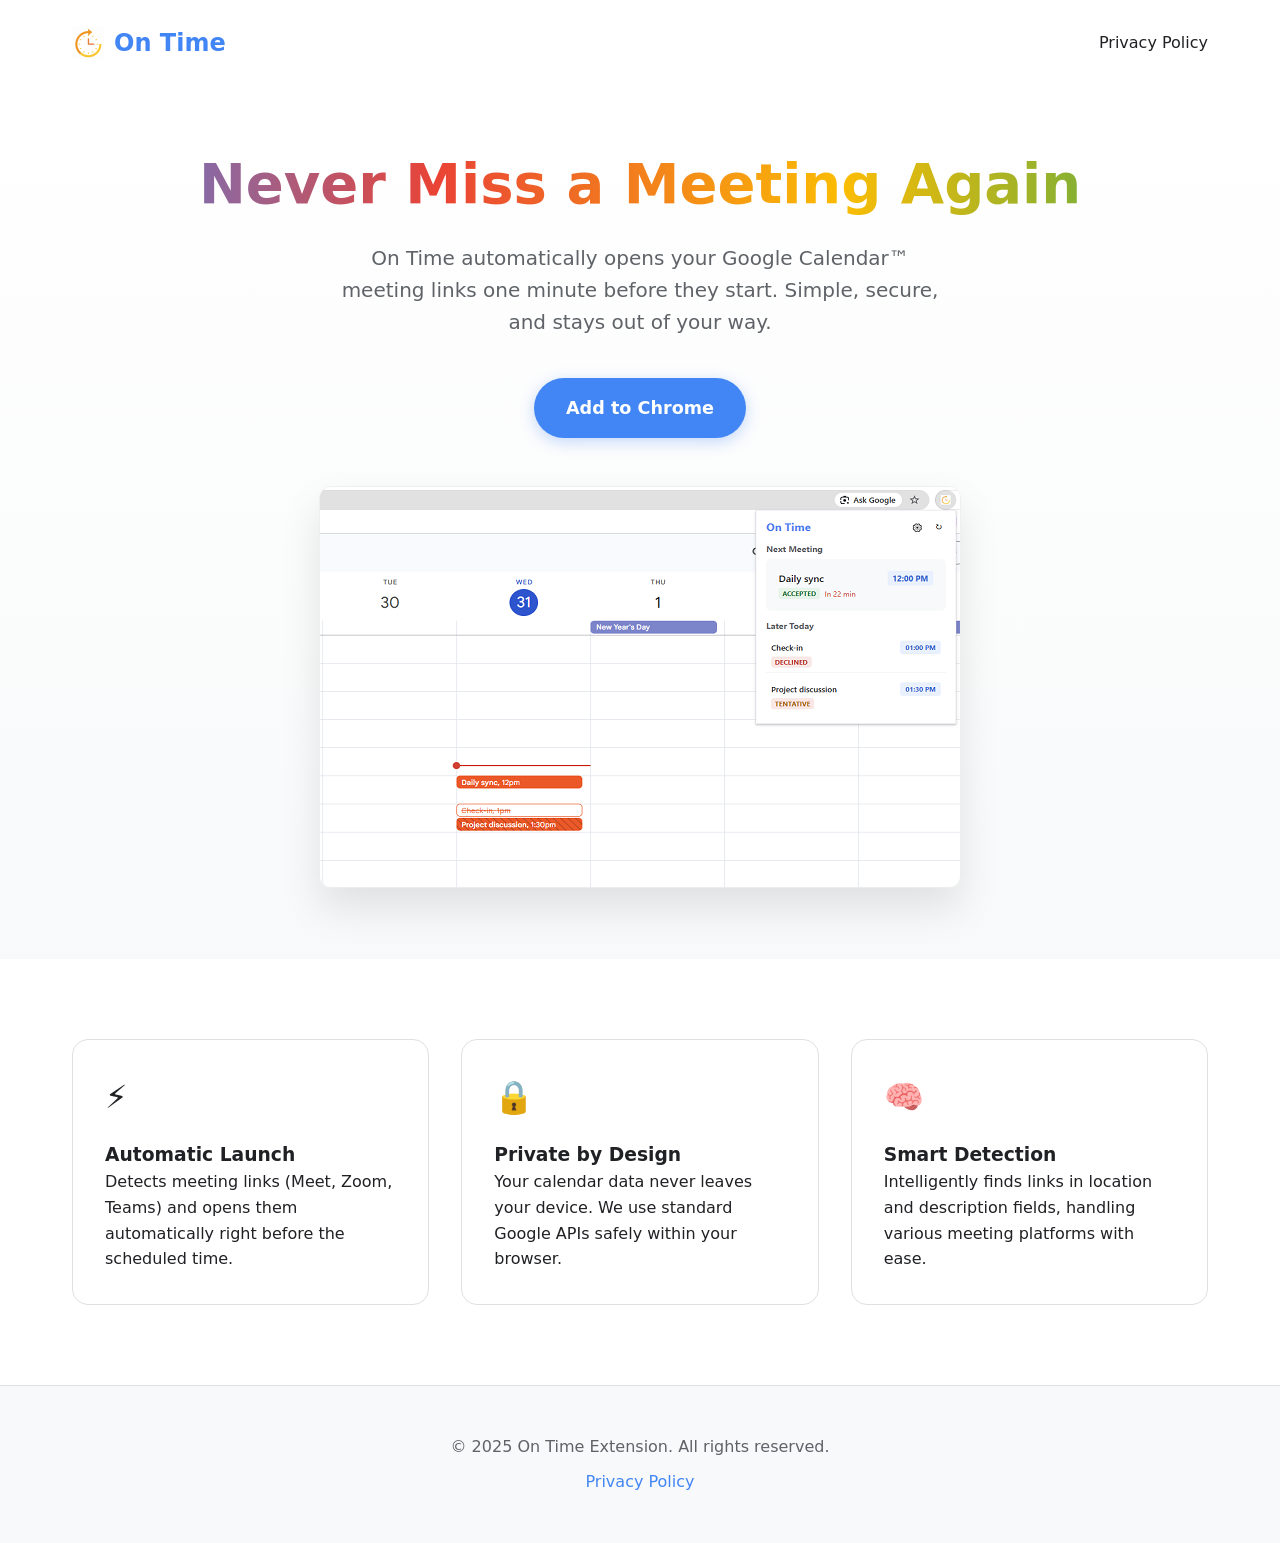
==== index.html @ d0b078e7 "feat: Add initial landing page (`index.html`) and screenshot, and update `privacy.html` with consist" ====
<!DOCTYPE html>
<html lang="en">

<head>
    <meta charset="UTF-8">
    <meta name="viewport" content="width=device-width, initial-scale=1.0">
    <title>On Time - Automatic Meeting Launcher</title>
    <meta name="description"
        content="Never miss a meeting again. On Time automatically opens your Google Calendar meeting links 1 minute before they start.">
    <style>
        :root {
            --primary: #4285f4;
            --primary-dark: #3367d6;
            --text: #202124;
            --bg: #ffffff;
            --secondary-bg: #f8f9fa;
        }

        * {
            margin: 0;
            padding: 0;
            box-sizing: border-box;
        }

        body {
            font-family: 'Segoe UI', system-ui, -apple-system, sans-serif;
            color: var(--text);
            line-height: 1.6;
        }

        nav {
            padding: 1.5rem 2rem;
            display: flex;
            justify-content: space-between;
            align-items: center;
            max-width: 1200px;
            margin: 0 auto;
        }

        .logo {
            font-weight: 700;
            font-size: 1.5rem;
            color: var(--primary);
            text-decoration: none;
            display: flex;
            align-items: center;
            gap: 10px;
        }

        .logo img {
            height: 32px;
            width: 32px;
        }

        .nav-links a {
            color: var(--text);
            text-decoration: none;
            margin-left: 2rem;
            font-weight: 500;
        }

        .hero {
            padding: 4rem 2rem;
            text-align: center;
            background: linear-gradient(180deg, var(--bg) 0%, var(--secondary-bg) 100%);
        }

        h1 {
            font-size: 3.5rem;
            line-height: 1.2;
            margin-bottom: 1.5rem;
            background: linear-gradient(90deg, #4285f4, #ea4335, #fbbc04, #34a853);
            -webkit-background-clip: text;
            -webkit-text-fill-color: transparent;
            background-clip: text;
        }

        .subtitle {
            font-size: 1.25rem;
            color: #5f6368;
            max-width: 600px;
            margin: 0 auto 2.5rem;
        }

        .cta-button {
            display: inline-block;
            background-color: var(--primary);
            color: white;
            padding: 1rem 2rem;
            border-radius: 50px;
            text-decoration: none;
            font-weight: 600;
            font-size: 1.1rem;
            transition: transform 0.2s, background-color 0.2s;
            box-shadow: 0 4px 15px rgba(66, 133, 244, 0.3);
        }

        .cta-button:hover {
            background-color: var(--primary-dark);
            transform: translateY(-2px);
        }

        .hero-image {
            margin-top: 3rem;
        }

        .hero-image img {
            max-width: 100%;
            height: auto;
            border-radius: 12px;
            box-shadow: 0 20px 40px rgba(0, 0, 0, 0.1);
            border: 1px solid rgba(0, 0, 0, 0.05);
            max-height: 600px;
        }

        .features {
            padding: 5rem 2rem;
            max-width: 1200px;
            margin: 0 auto;
            display: grid;
            grid-template-columns: repeat(auto-fit, minmax(300px, 1fr));
            gap: 2rem;
        }

        .feature-card {
            background: white;
            padding: 2rem;
            border-radius: 16px;
            border: 1px solid #e0e0e0;
            transition: box-shadow 0.3s;
        }

        .feature-card:hover {
            box-shadow: 0 10px 30px rgba(0, 0, 0, 0.05);
        }

        .feature-icon {
            font-size: 2rem;
            margin-bottom: 1rem;
        }

        footer {
            background-color: var(--secondary-bg);
            padding: 3rem 2rem;
            text-align: center;
            color: #5f6368;
            border-top: 1px solid #e0e0e0;
        }

        footer a {
            color: var(--primary);
            text-decoration: none;
        }

        @media (max-width: 768px) {
            h1 {
                font-size: 2.5rem;
            }

            .hero {
                padding: 3rem 1rem;
            }
        }
    </style>
</head>

<body>
    <nav>
        <a href="#" class="logo">
            <img src="images/icon-32.png" alt="Logo">
            On Time
        </a>
        <div class="nav-links">
            <a href="privacy.html">Privacy Policy</a>
        </div>
    </nav>

    <section class="hero">
        <h1>Never Miss a Meeting Again</h1>
        <p class="subtitle">On Time automatically opens your Google Calendar™ meeting links one minute before they
            start. Simple, secure, and stays out of your way.</p>
        <a href="#" class="cta-button">Add to Chrome</a>
        <div class="hero-image">
            <img src="images/demo-screenshot.png" alt="On Time Extension Demo">
        </div>
    </section>

    <section class="features">
        <div class="feature-card">
            <div class="feature-icon">⚡</div>
            <h3>Automatic Launch</h3>
            <p>Detects meeting links (Meet, Zoom, Teams) and opens them automatically right before the scheduled time.
            </p>
        </div>
        <div class="feature-card">
            <div class="feature-icon">🔒</div>
            <h3>Private by Design</h3>
            <p>Your calendar data never leaves your device. We use standard Google APIs safely within your browser.</p>
        </div>
        <div class="feature-card">
            <div class="feature-icon">🧠</div>
            <h3>Smart Detection</h3>
            <p>Intelligently finds links in location and description fields, handling various meeting platforms with
                ease.</p>
        </div>
    </section>

    <footer>
        <p>© 2025 On Time Extension. All rights reserved.</p>
        <p style="margin-top: 10px;">
            <a href="privacy.html">Privacy Policy</a>
        </p>
    </footer>
</body>

</html>
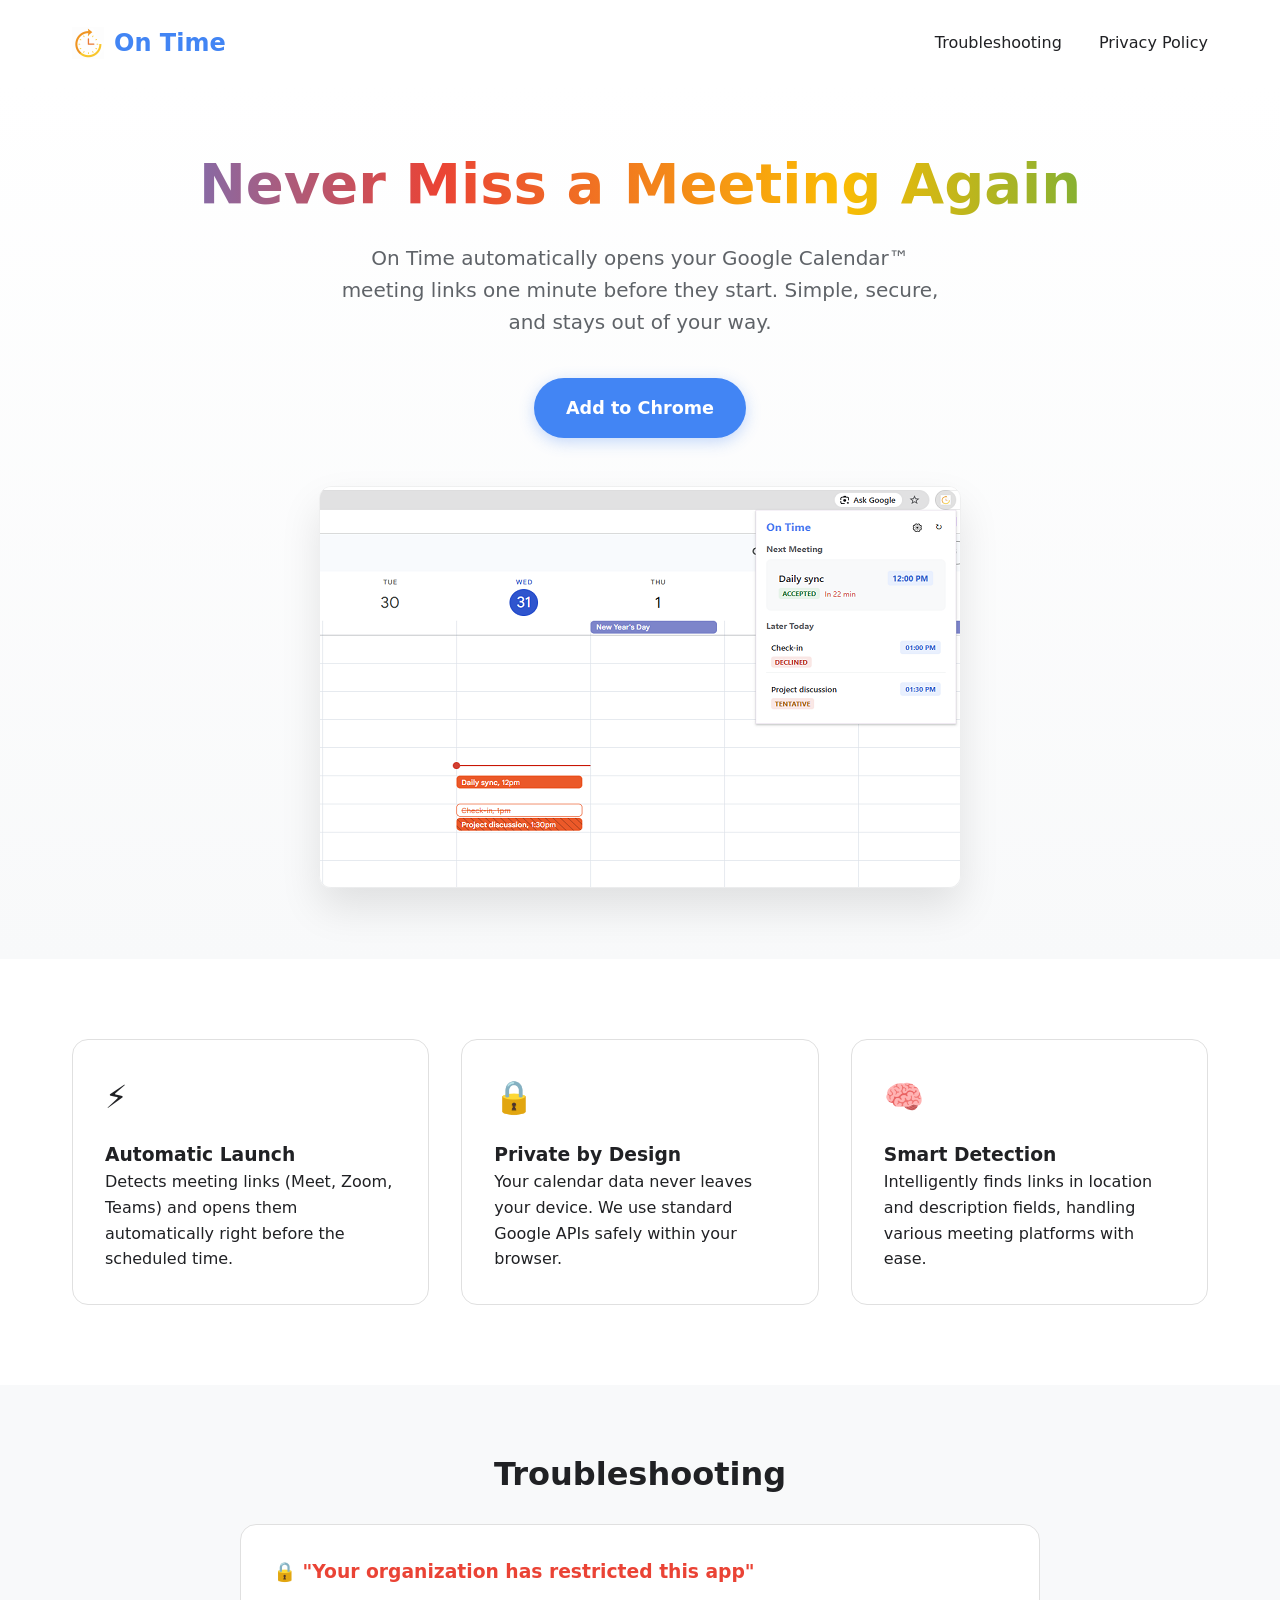
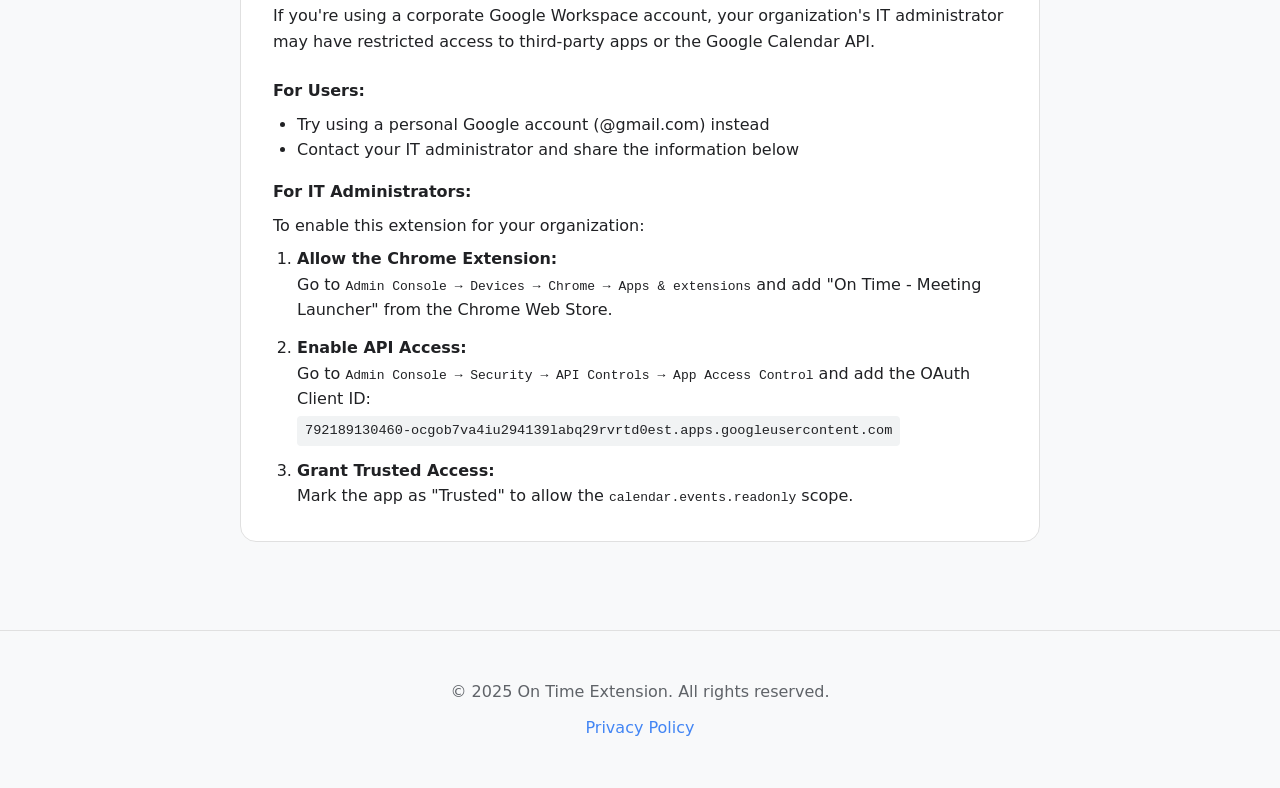
==== commit b667420b: "feat: add troubleshooting for corporate account sign-in errors - Detect "Service has been disabled" " ====
--- a/index.html
+++ b/index.html
@@ -171,6 +171,7 @@
             On Time
         </a>
         <div class="nav-links">
+            <a href="#troubleshooting">Troubleshooting</a>
             <a href="privacy.html">Privacy Policy</a>
         </div>
     </nav>
@@ -179,7 +180,8 @@
         <h1>Never Miss a Meeting Again</h1>
         <p class="subtitle">On Time automatically opens your Google Calendar™ meeting links one minute before they
             start. Simple, secure, and stays out of your way.</p>
-        <a href="#" class="cta-button">Add to Chrome</a>
+        <a href="https://chrome.google.com/webstore/detail/ekilebgnfmkgkcpbhbkdgjbjggenghpi" class="cta-button"
+            target="_blank">Add to Chrome</a>
         <div class="hero-image">
             <img src="images/demo-screenshot.png" alt="On Time Extension Demo">
         </div>
@@ -202,6 +204,41 @@
             <h3>Smart Detection</h3>
             <p>Intelligently finds links in location and description fields, handling various meeting platforms with
                 ease.</p>
+        </div>
+    </section>
+
+    <section id="troubleshooting" class="features"
+        style="background-color: var(--secondary-bg); max-width: 100%; padding: 4rem 2rem;">
+        <div style="max-width: 800px; margin: 0 auto;">
+            <h2 style="font-size: 2rem; margin-bottom: 1.5rem; text-align: center;">Troubleshooting</h2>
+
+            <div class="feature-card" style="margin-bottom: 1.5rem;">
+                <h3 style="color: #ea4335;">🔒 "Your organization has restricted this app"</h3>
+                <p style="margin: 1rem 0;">If you're using a corporate Google Workspace account, your organization's IT
+                    administrator may have restricted access to third-party apps or the Google Calendar API.</p>
+
+                <h4 style="margin-top: 1.5rem;">For Users:</h4>
+                <ul style="margin: 0.5rem 0 1rem 1.5rem;">
+                    <li>Try using a personal Google account (@gmail.com) instead</li>
+                    <li>Contact your IT administrator and share the information below</li>
+                </ul>
+
+                <h4>For IT Administrators:</h4>
+                <p style="margin: 0.5rem 0;">To enable this extension for your organization:</p>
+                <ol style="margin: 0.5rem 0 0 1.5rem;">
+                    <li><strong>Allow the Chrome Extension:</strong><br>
+                        Go to <code>Admin Console → Devices → Chrome → Apps & extensions</code> and add "On Time -
+                        Meeting Launcher" from the Chrome Web Store.</li>
+                    <li style="margin-top: 0.75rem;"><strong>Enable API Access:</strong><br>
+                        Go to <code>Admin Console → Security → API Controls → App Access Control</code> and add the
+                        OAuth Client ID:<br>
+                        <code
+                            style="background: #f1f3f4; padding: 4px 8px; border-radius: 4px; font-size: 0.85rem; display: inline-block; margin-top: 4px;">792189130460-ocgob7va4iu294139labq29rvrtd0est.apps.googleusercontent.com</code>
+                    </li>
+                    <li style="margin-top: 0.75rem;"><strong>Grant Trusted Access:</strong><br>
+                        Mark the app as "Trusted" to allow the <code>calendar.events.readonly</code> scope.</li>
+                </ol>
+            </div>
         </div>
     </section>
 
